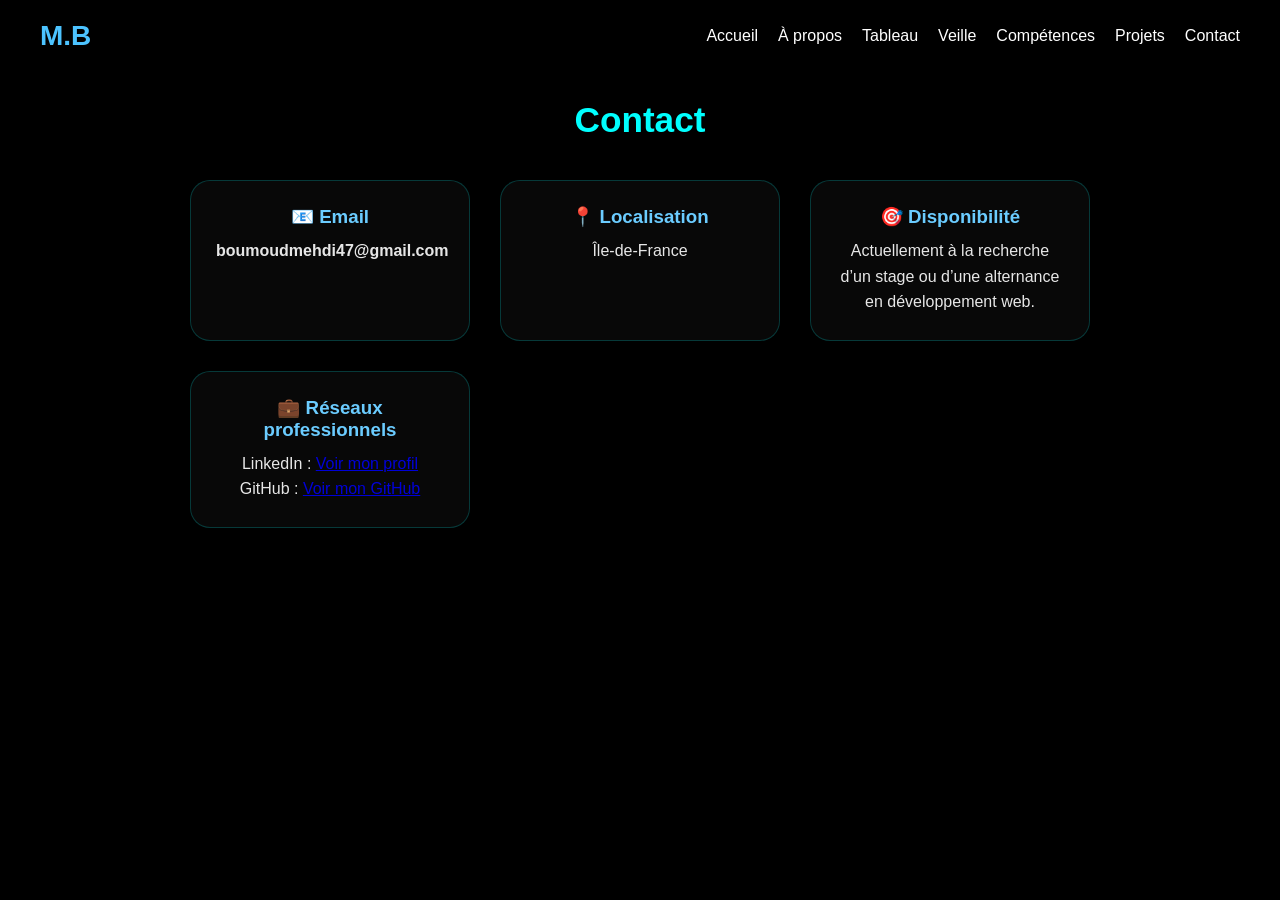
==== portefolio/contact.html @ 81a2e6a7 "Add files via upload" ====
<!DOCTYPE html>
<html lang="fr">
<head>
  <meta charset="UTF-8">
  <meta name="viewport" content="width=device-width, initial-scale=1.0">
  <title>Contact | Mehdi Boumoud</title>
  <link rel="stylesheet" href="style.css">
</head>

<body>

<header class="navbar">
  <h1 class="logo">M.B</h1>
  <nav>
    <ul>
      <li><a href="index.html">Accueil</a></li>
      <li><a href="about.html">À propos</a></li>
      <li><a href="tableau.html">Tableau</a></li>
      <li><a href="veille.html">Veille</a></li>
      <li><a href="competence.html">Compétences</a></li>
      <li><a href="projet.html">Projets</a></li>
      <li><a href="contact.html">Contact</a></li>
    </ul>
  </nav>
</header>

<section class="contact reveal">
  <h2 class="section-title">Contact</h2>

  <div class="contact-container">

    <div class="contact-card">
      <h3>📧 Email</h3>
      <p><strong>boumoudmehdi47@gmail.com</strong></p>
    </div>

    <div class="contact-card">
      <h3>📍 Localisation</h3>
      <p>Île-de-France</p>
    </div>

    <div class="contact-card">
      <h3>🎯 Disponibilité</h3>
      <p>
        Actuellement à la recherche d’un stage ou d’une alternance en développement web.
      </p>
    </div>

    <div class="contact-card">
  <h3>💼 Réseaux professionnels</h3>

  <p>
    LinkedIn :
    <a href="https://www.linkedin.com/in/mehdi-boumoud-09072434a/" target="_blank">
      Voir mon profil
    </a>
  </p>

  <p>
    GitHub :
    <a href="https://github.com/MehdiB-Prog" target="_blank">
      Voir mon GitHub
    </a>
  </p>
</div>

  </div>
</section>

<script src="script.js"></script>

</body>
</html>
---- portefolio/style.css ----
/* RESET */
* {
  margin: 0;
  padding: 0;
  box-sizing: border-box;
}

/* GLOBAL */
body {
  font-family: Arial, sans-serif;
  background: #000;
  color: white;
  overflow-x: hidden;
}

/* CANVAS */
#bgCanvas {
  position: fixed;
  top: 0;
  left: 0;
  width: 100vw;
  height: 100vh;
  z-index: -1;
  pointer-events: none;
}

/* HEADER */
.navbar {
  position: fixed;
  top: 0;
  width: 100%;
  padding: 20px 40px;
  background: rgba(0,0,0,0.5);
  backdrop-filter: blur(6px);
  display: flex;
  justify-content: space-between;
  align-items: center;
}

.logo {
  color: #4cc3ff;
  font-size: 28px;
}

.navbar ul {
  display: flex;
  gap: 20px;
  list-style: none;
}

.navbar a {
  color: white;
  text-decoration: none;
  transition: 0.3s;
}

.navbar a:hover {
  color: #4cc3ff;
}

/* HERO */
.hero {
  height: 100vh;
  display: flex;
  justify-content: center;
  align-items: center;
}

.hero-content {
  text-align: center;
}

.title {
  font-size: 60px;
  color: #6bccff;
}

.subtitle {
  margin-top: 20px;
  font-size: 28px;
}

.subtext {
  margin-top: 10px;
  font-size: 18px;
}

/* SECTIONS */
section {
  padding: 100px 10%;
}

/* TITRES */
.section-title {
  text-align: center;
  font-size: 2.2em;
  margin-bottom: 40px;
  color: cyan;
}

/* ABOUT */
.about-container {
  display: flex;
  flex-wrap: wrap;
  gap: 30px;
}

.about-text,
.about-extra {
  flex: 1;
  background: rgba(255,255,255,0.05);
  padding: 25px;
  border-radius: 15px;
}

.about-text h2,
.about-extra h3 {
  color: cyan;
  margin-bottom: 10px;
}

/* SKILLS */
.skills-container {
  display: grid;
  grid-template-columns: repeat(auto-fit, minmax(200px, 1fr));
  gap: 20px;
}

.skill-box {
  background: rgba(255,255,255,0.05);
  padding: 20px;
  border-radius: 15px;
}

.skill-bar {
  background: #222;
  height: 10px;
  border-radius: 10px;
  margin-top: 10px;
}

.skill-bar span {
  display: block;
  height: 100%;
  background: cyan;
}

/* CONTACT */
.contact-container {
  text-align: center;
}

/* PDF BUTTON */
.btn-pdf {
  display: inline-block;
  padding: 10px 15px;
  background: cyan;
  color: black;
  border-radius: 8px;
  text-decoration: none;
  margin-top: 20px;
}

/* VEILLE */
.veille-card {
  background: rgba(255,255,255,0.05);
  padding: 25px;
  border-radius: 15px;
  line-height: 1.6;
}

/* ANIMATION */
.reveal {
  opacity: 0;
  transform: translateY(40px);
  transition: 0.6s;
}

.reveal.active {
  opacity: 1;
  transform: translateY(0);
}

/* RESPONSIVE */
@media (max-width: 768px) {
  .about-container {
    flex-direction: column;
  }

  .title {
    font-size: 40px;
  }
}
#bgCanvas {
  position: fixed;
  top: 0;
  left: 0;
  width: 100vw;
  height: 100vh;
  z-index: 0;              /* ⚠️ change -1 → 0 */
  pointer-events: none;    /* 🔥 indispensable */
}
.navbar {
  position: fixed;
  z-index: 9999; /* 🔥 au-dessus de tout */
}
/* SECTION PROJETS */
.projects {
  padding: 120px 10%;
  background: #0f1322;
}

/* GRID */
.projects-container {
  display: grid;
  grid-template-columns: repeat(auto-fit, minmax(280px, 1fr));
  gap: 30px;
}

/* CARD */
.project-card {
  background: rgba(255, 255, 255, 0.05);
  border-radius: 15px;
  overflow: hidden;
  text-decoration: none;
  color: white;
  transition: 0.3s;
  border: 1px solid rgba(0, 255, 255, 0.2);
}

.project-card:hover {
  transform: translateY(-10px) scale(1.02);
  box-shadow: 0 0 25px cyan;
}

/* IMAGE */
.project-img {
  height: 180px;
  background-size: cover;
  background-position: center;
}

/* TEXTE */
.project-card h3 {
  padding: 15px;
  color: cyan;
}

.project-card p {
  padding: 0 15px 15px;
  font-size: 0.9em;
  opacity: 0.8;
}
.skill-box p {
  margin-top: 10px;
  font-size: 0.9em;
  opacity: 0.8;
  line-height: 1.5;
}
/* ===== VEILLE FIX FINAL ===== */

.veille {
  margin-top: 100px;
}

/* Centrer le contenu */
.veille-container {
  display: flex;
  justify-content: center;
}

/* Carte principale */
.veille-card {
  max-width: 900px;
  width: 100%;
  padding: 35px;
  border-radius: 20px;
  background: rgba(255,255,255,0.05);
  border: 1px solid rgba(0,255,255,0.2);
  box-shadow: 0 0 20px rgba(0,255,255,0.1);
}

/* Titre principal */
.veille-card h3 {
  text-align: center;
  font-size: 2em;
  color: #6bccff;
  margin-bottom: 25px;
}

/* Sous titres */
.veille-card h4 {
  margin-top: 25px;
  margin-bottom: 10px;
  color: cyan;
  border-left: 4px solid cyan;
  padding-left: 10px;
}

/* Paragraphes */
.veille-card p {
  margin-bottom: 15px;
  line-height: 1.7;
}

/* Listes */
.veille-card ul {
  margin-left: 20px;
  margin-bottom: 20px;
}

/* Items */
.veille-card li {
  margin-bottom: 10px;
  padding-left: 10px;
}

/* Bonus effet hover */
.veille-card:hover {
  transform: translateY(-5px);
  box-shadow: 0 0 30px cyan;
  transition: 0.3s;
}
/* ===== ABOUT EN VERTICAL ===== */

.about-container {
  display: flex;
  flex-direction: column;   /* 🔥 IMPORTANT */
  gap: 40px;
  max-width: 900px;
  margin: auto;
}
.about-text,
.about-extra {
  background: rgba(255,255,255,0.05);
  padding: 30px;
  border-radius: 20px;
  border: 1px solid rgba(0,255,255,0.2);
  transition: 0.3s;
}

/* Effet hover */
.about-text:hover,
.about-extra:hover {
  transform: translateY(-5px);
  box-shadow: 0 0 20px cyan;
}
/* ===== ABOUT ULTRA STYLÉ ===== */

.about-container {
  display: flex;
  flex-direction: column;
  gap: 40px;
  max-width: 900px;
  margin: auto;
}

/* Cartes */
.about-text,
.about-extra {
  background: rgba(255,255,255,0.03);
  padding: 30px;
  border-radius: 20px;
  border: 1px solid rgba(0,255,255,0.2);
  position: relative;
  overflow: hidden;
  transition: 0.4s;
}

/* Glow animé */
.about-text::before,
.about-extra::before {
  content: "";
  position: absolute;
  width: 200%;
  height: 200%;
  background: radial-gradient(circle, rgba(0,255,255,0.15), transparent 70%);
  top: -50%;
  left: -50%;
  opacity: 0;
  transition: 0.5s;
}

/* Hover effet */
.about-text:hover::before,
.about-extra:hover::before {
  opacity: 1;
}

/* Lift + glow */
.about-text:hover,
.about-extra:hover {
  transform: translateY(-8px) scale(1.01);
  box-shadow: 0 0 25px cyan;
}

/* Titres */
.about-text h2,
.about-extra h3 {
  color: #6bccff;
  margin-bottom: 15px;
  font-size: 1.4em;
  position: relative;
}

/* Ligne stylée sous titre */
.about-text h2::after,
.about-extra h3::after {
  content: "";
  display: block;
  width: 50px;
  height: 2px;
  background: cyan;
  margin-top: 8px;
}

/* Texte */
.about-text p,
.about-extra p {
  line-height: 1.7;
  opacity: 0.9;
}

/* Listes */
.about-extra ul {
  margin-left: 20px;
}

.about-extra li {
  margin-bottom: 8px;
  position: relative;
  padding-left: 15px;
}

/* Puces stylées */
.about-extra li::before {
  content: "▹";
  position: absolute;
  left: 0;
  color: cyan;
}
/* ===== ESPACEMENT TEXTE ===== */

/* Paragraphes */
.about-text p,
.about-extra p {
  margin-bottom: 20px;
  line-height: 1.8;       /* 🔥 espace entre les lignes */
  letter-spacing: 0.5px;  /* léger espacement lettres */
}

/* Listes */
.about-extra ul {
  margin-top: 15px;
  margin-bottom: 20px;
}

.about-extra li {
  margin-bottom: 12px;   /* 🔥 espace entre chaque ligne */
  line-height: 1.7;
}

/* Titres */
.about-text h2,
.about-extra h3 {
  margin-bottom: 15px;
}

/* ===== STYLE PREMIUM ===== */

/* Cartes */
.about-text,
.about-extra {
  background: rgba(255,255,255,0.03);
  padding: 35px;
  border-radius: 20px;
  border: 1px solid rgba(0,255,255,0.2);
  transition: 0.3s;
}

/* Hover */
.about-text:hover,
.about-extra:hover {
  transform: translateY(-5px);
  box-shadow: 0 0 25px cyan;
}

/* Container centré */
.about-container {
  display: flex;
  flex-direction: column;
  gap: 50px;   /* 🔥 espace entre les blocs */
  max-width: 900px;
  margin: auto;
}

/* Section */
.about {
  margin-top: 100px;
}
/* ===== FIX FINAL ABOUT (FORCE) ===== */

.about-text p,
.about-extra p {
  margin-bottom: 25px !important;
  line-height: 2 !important;       /* 🔥 espace bien visible */
}

.about-extra li {
  margin-bottom: 15px !important;
  line-height: 1.9 !important;
}

/* espace entre blocs */
.about-container {
  gap: 60px !important;
}

/* espace intérieur */
.about-text,
.about-extra {
  padding: 40px !important;
}
/* ===== CONTACT PRO ===== */

.contact-container {
  display: grid;
  grid-template-columns: repeat(auto-fit, minmax(250px, 1fr));
  gap: 30px;
  max-width: 900px;
  margin: auto;
}

/* Cartes */
.contact-card {
  background: rgba(255,255,255,0.03);
  padding: 25px;
  border-radius: 20px;
  border: 1px solid rgba(0,255,255,0.2);
  text-align: center;
  transition: 0.3s;
}

/* Hover */
.contact-card:hover {
  transform: translateY(-5px);
  box-shadow: 0 0 20px cyan;
}

/* Titres */
.contact-card h3 {
  color: #6bccff;
  margin-bottom: 10px;
}

/* Texte */
.contact-card p {
  opacity: 0.9;
  line-height: 1.6;
}
/* Bouton */
.btn-image {
  display: block;
  margin: 20px auto;
  padding: 10px 20px;
  background: cyan;
  color: black;
  border: none;
  border-radius: 10px;
  cursor: pointer;
  font-weight: bold;
  transition: 0.3s;
}

.btn-image:hover {
  background: #6bccff;
}

/* Image */
.veille-image {
  margin-top: 20px;
  text-align: center;
}

.veille-image img {
  max-width: 700px;
  width: 100%;
  border-radius: 15px;
  border: 1px solid rgba(0,255,255,0.2);
}
.projects {
  margin-top: 120px;
  padding: 40px;
}

/* Carte projet */
.project-card {
  background: rgba(255,255,255,0.05);
  padding: 35px;
  border-radius: 20px;
  border: 1px solid rgba(0,255,255,0.2);
  max-width: 900px;
  margin: auto;
  line-height: 1.8;
}

/* Titres */
.project-card h3 {
  color: #6bccff;
  margin-top: 25px;
  margin-bottom: 10px;
}

/* Texte */
.project-card p {
  margin-bottom: 15px;
}

/* Listes */
.project-card ul {
  margin-left: 20px;
  margin-bottom: 20px;
}

.project-card li {
  margin-bottom: 10px;
}

/* Hover stylé */
.project-card:hover {
  box-shadow: 0 0 25px cyan;
  transform: translateY(-5px);
  transition: 0.3s;
}
.project-card {
  backdrop-filter: blur(10px);
}
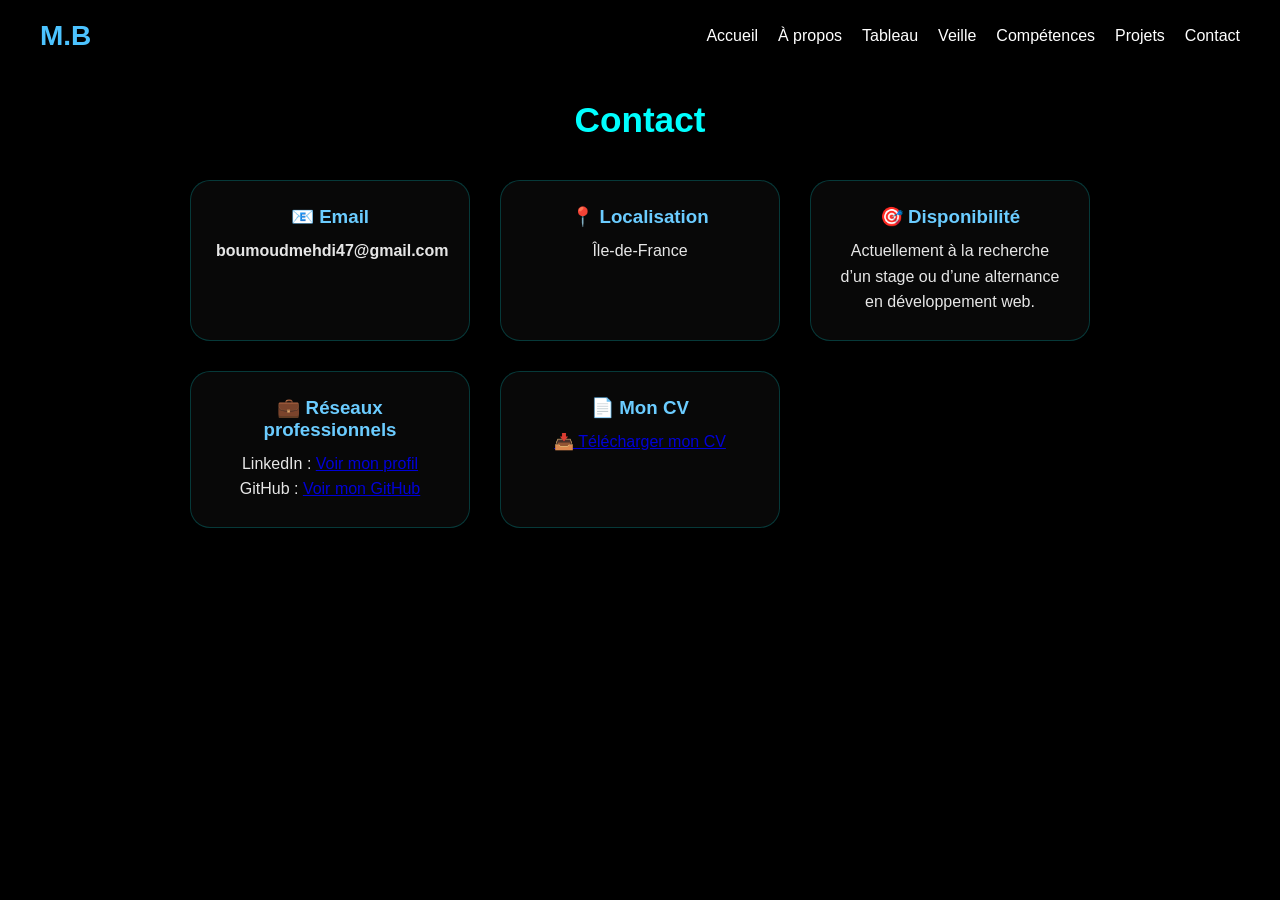
==== commit 0a2e96e5: "Add files via upload" ====
--- a/portefolio/contact.html
+++ b/portefolio/contact.html
@@ -63,7 +63,16 @@
     </a>
   </p>
 </div>
+<div class="contact-card">
+  <h3>📄 Mon CV</h3>
 
+  <p>
+    <a href="image/CV.pdf" target="_blank" class="btn-cv">
+      📥 Télécharger mon CV
+    </a>
+  </p>
+
+</div>
   </div>
 </section>
 
